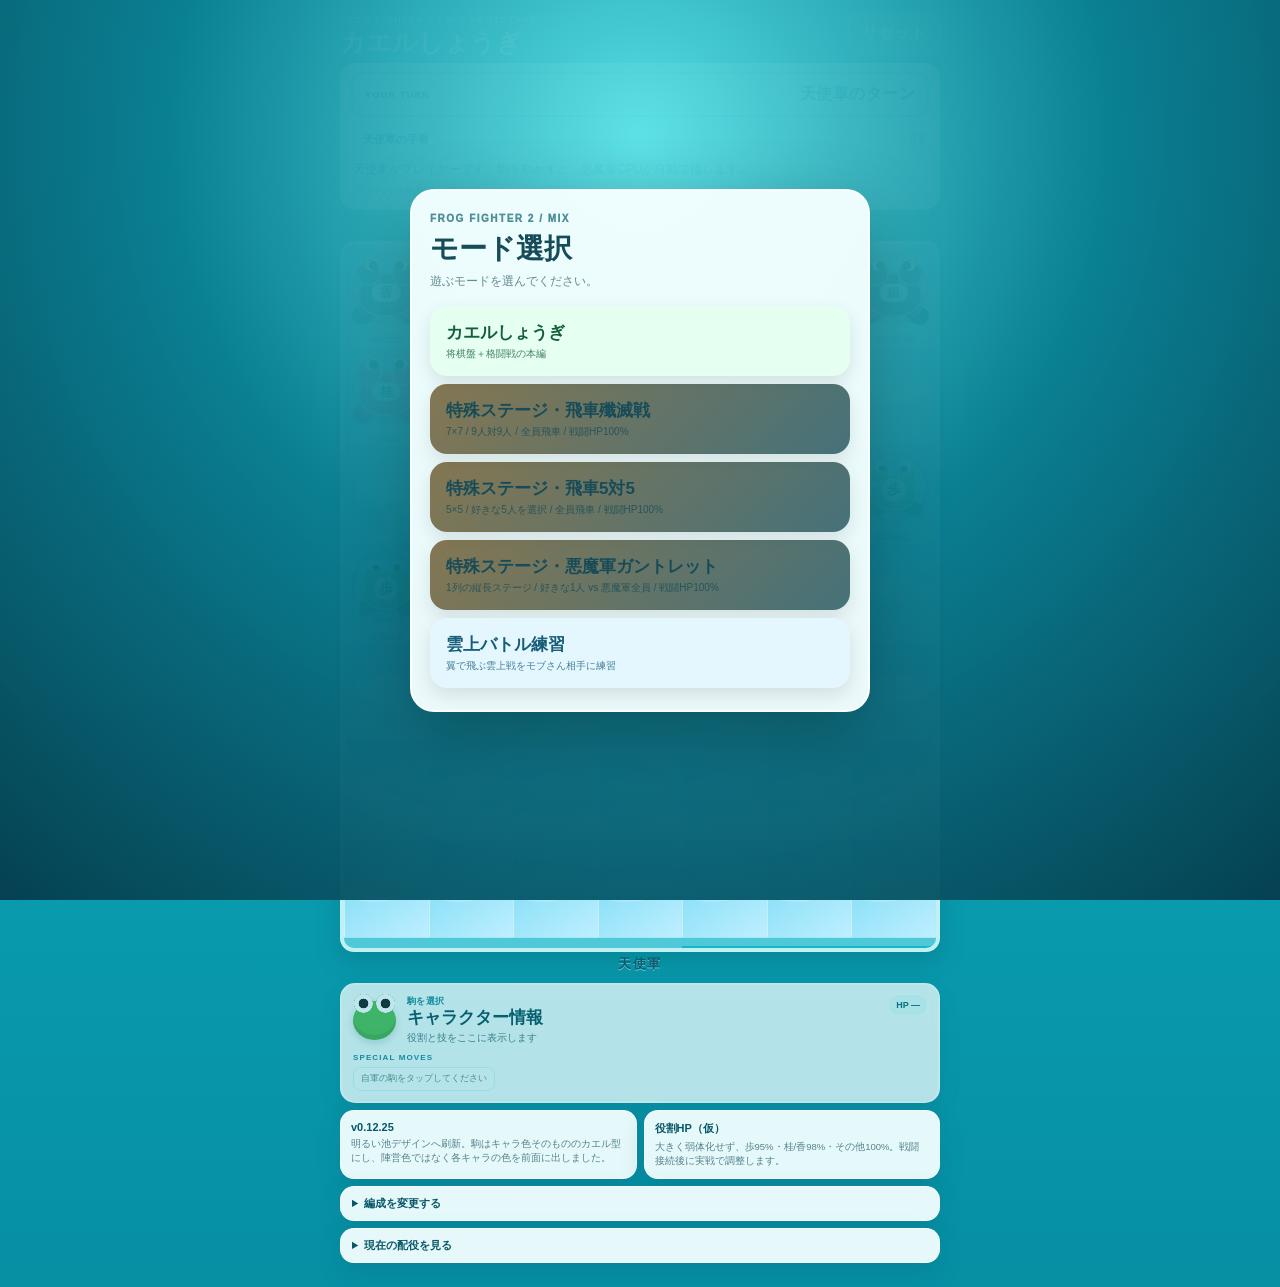
==== index.html @ f3851e0c "Add files via upload" ====
<!doctype html>
<html lang="ja">
<head>
  <meta charset="utf-8" />
  <meta name="viewport" content="width=device-width,initial-scale=1,viewport-fit=cover,user-scalable=no" />
  <meta name="theme-color" content="#0d6672" />
  <title>カエルしょうぎ 試作 v0.12.25</title>
  <link rel="stylesheet" href="style.css" />
</head>
<body>

  <div id="modeSelect" class="mode-select">
    <section class="mode-card">
      <div class="mode-kicker">FROG FIGHTER 2 / MIX</div>
      <h1>モード選択</h1>
      <p>遊ぶモードを選んでください。</p>

      <button id="modeShogi" class="mode-button shogi-mode" type="button">
        <strong>カエルしょうぎ</strong>
        <span>将棋盤＋格闘戦の本編</span>
      </button>
      <button id="modeSpecialRook" class="mode-button special-mode" type="button">
        <strong>特殊ステージ・飛車殲滅戦</strong>
        <span>7×7 / 9人対9人 / 全員飛車 / 戦闘HP100%</span>
      </button>
      <button id="modeSpecialRook5" class="mode-button special-mode" type="button">
        <strong>特殊ステージ・飛車5対5</strong>
        <span>5×5 / 好きな5人を選択 / 全員飛車 / 戦闘HP100%</span>
      </button>
      <button id="modeDemonGauntlet" class="mode-button special-mode" type="button">
        <strong>特殊ステージ・悪魔軍ガントレット</strong>
        <span>1列の縦長ステージ / 好きな1人 vs 悪魔軍全員 / 戦闘HP100%</span>
      </button>
<button id="modeSkyPractice" class="mode-button sky-mode" type="button">
        <strong>雲上バトル練習</strong>
        <span>翼で飛ぶ雲上戦をモブさん相手に練習</span>
      </button>
    </section>
  </div>

  <main class="app">
    <header class="topbar">
      <div>
        <div class="eyebrow">FROG FIGHTER 2 / MIX PROTOTYPE</div>
        <h1>カエルしょうぎ</h1>
      </div>
      <button id="resetBtn" class="ghost" type="button">リセット</button>
    </header>

    <section class="status-card" aria-live="polite">
      <div id="turnBanner" class="turn-banner angel">
        <span class="turn-banner-side">YOUR TURN</span>
        <strong>天使軍のターン</strong>
      </div>
      <div class="turn-row">
        <span id="turnBadge" class="turn-badge angel">天使軍の手番</span>
        <span id="moveCount" class="move-count">0手</span>
      </div>
      <p id="statusText">天使軍がプレイヤーです。駒を動かすと、悪魔軍CPUが自動で指します。</p>
      <div class="legend">
        <span><i class="dot water"></i>すべての駒取り＝雲上バトル</span>
      </div>
    </section>

    <section class="board-wrap">
      <div class="army-label demon-label">悪魔軍</div>
      <div id="board" class="board" role="grid" aria-label="9×9 カエルしょうぎ盤"></div>
      <div class="army-label angel-label">天使軍</div>
    </section>

    <section id="selectedPanel" class="selected-panel empty" aria-live="polite">
      <div class="selected-head">
        <div id="selectedFrog" class="profile-frog" aria-hidden="true"></div>
        <div class="selected-title">
          <span id="selectedSide" class="selected-side">駒を選択</span>
          <strong id="selectedName">キャラクター情報</strong>
          <span id="selectedRole">役割と技をここに表示します</span>
        </div>
        <div id="selectedHp" class="hp-role">HP —</div>
      </div>
      <div>
        <div class="moves-label">SPECIAL MOVES</div>
        <div id="selectedMoves" class="move-list"><span class="move-chip muted">自軍の駒をタップしてください</span></div>
      </div>
    </section>

    <section class="info-grid">
      <div class="mini-card">
        <h2>v0.12.25</h2>
        <p>明るい池デザインへ刷新。駒はキャラ色そのもののカエル型にし、陣営色ではなく各キャラの色を前面に出しました。</p>
      </div>
      <div class="mini-card">
        <h2>役割HP（仮）</h2>
        <p>大きく弱体化せず、歩95%・桂/香98%・その他100%。戦闘接続後に実戦で調整します。</p>
      </div>
    </section>

    <details id="setupPanel" class="roster setup-panel">
      <summary>編成を変更する</summary>
      <p class="setup-note">歩9枚はモブさん固定です。天使軍はカワズさん、悪魔軍は覚醒コカビエルを成り交代専用にします。歩は敵陣で自動的に各軍の成り専用キャラ（と）へ変身します。</p>
      <div class="setup-actions"><button id="recommendedBtn" class="secondary" type="button">おすすめに戻す</button><button id="applyBtn" class="primary" type="button">この編成で盤面を開始</button></div>
      <p id="editorWarning" class="warning" hidden>同じ軍のキャラが重複しています。8種類の駒に8人を1人ずつ割り当ててください。</p>
      <div class="editor-columns"><div><h3>天使軍</h3><div id="angelEditor"></div></div><div><h3>悪魔軍</h3><div id="demonEditor"></div></div></div>
    </details>
    <details class="roster">
      <summary>現在の配役を見る</summary>
      <div class="roster-columns"><div><h3>天使軍</h3><p id="angelRoster"></p></div><div><h3>悪魔軍</h3><p id="demonRoster"></p></div></div>
    </details>
  </main>

  <div id="promotionModal" class="modal" hidden>
    <div class="modal-backdrop"></div>
    <section class="battle-card promotion-card" role="dialog" aria-modal="true" aria-labelledby="promotionTitle">
      <div class="terrain-pill lotus">成り</div>
      <h2 id="promotionTitle">成りますか？</h2>
      <p id="promotionText" class="battle-hint"></p>
      <div class="promotion-actions">
        <button id="promotionKeep" class="primary" type="button">成る・今のキャラのまま</button>
        <button id="promotionKawazu" class="kawazu-choice" type="button">成る・成り専用キャラに交代</button>
        <button id="promotionStay" class="ghost" type="button">成らない</button>
      </div>
      <p class="promotion-note">※ 香車が最奥段、桂馬が最奥2段へ進む場合は「成らない」を選べません。</p>
    </section>
  </div>

  <div id="encounterModal" class="modal" hidden>
    <div class="modal-backdrop"></div>
    <section class="battle-card encounter-card" role="dialog" aria-modal="true" aria-labelledby="encounterTitle">
      <div id="encounterTerrain" class="terrain-pill">戦闘</div>
      <h2 id="encounterTitle">対戦開始</h2>
      <div class="encounter-vs">
        <div class="encounter-side attack">
          <span class="encounter-label">攻撃</span>
          <strong id="encounterAttacker">-</strong>
          <small id="encounterAttackerRole">-</small>
        </div>
        <div class="encounter-arrow">▶</div>
        <div class="encounter-side defend">
          <span class="encounter-label">守備</span>
          <strong id="encounterDefender">-</strong>
          <small id="encounterDefenderRole">-</small>
        </div>
      </div>
      <p id="encounterRule" class="battle-hint">守備側は大きなハンデを背負って戦います。</p>
      <button id="encounterStart" class="primary wide" type="button">戦闘開始</button>
    </section>
  </div>

  <div id="battleModal" class="modal" hidden>
    <div class="modal-backdrop"></div>
    <section class="battle-card" role="dialog" aria-modal="true" aria-labelledby="battleTitle">
      <div id="terrainPill" class="terrain-pill">雲上バトル</div>
      <h2 id="battleTitle">戦闘発生</h2>
      <div class="versus">
        <div class="fighter attacker">
          <span class="side-label">攻撃側</span>
          <strong id="attackerName">-</strong>
          <small id="attackerHp">HP 100%</small>
        </div>
        <div class="vs">VS</div>
        <div class="fighter defender">
          <span class="side-label">防御側</span>
          <strong id="defenderName">-</strong>
          <small id="defenderHp">HP 33%</small>
        </div>
      </div>
      <p id="battleHint" class="battle-hint"></p>
      <div class="battle-actions">
        <button id="attackerWins" class="primary" type="button">攻撃側が勝利</button>
        <button id="defenderWins" class="secondary" type="button">防御側が耐える</button>
        <button id="cancelBattle" class="ghost wide" type="button">戦闘をキャンセル</button>
      </div>
    </section>
  </div>

  <div id="gauntletSelect" class="modal-backdrop" hidden>
    <section class="modal-card">
      <h2>悪魔軍ガントレット・キャラ選択</h2>
      <p>こちら側のキャラを1人選んでください。縦1列のステージで、悪魔軍全9人を相手にします。</p>
      <div id="gauntletAngelList" class="gauntlet-list"></div>
      <div class="modal-actions">
        <button id="gauntletCancel" class="secondary" type="button">戻る</button>
      </div>
    </section>
  </div>

  <div id="rook5Select" class="modal-backdrop" hidden>
    <section class="modal-card">
      <h2>飛車5対5・メンバー選択</h2>
      <p>天使軍と悪魔軍から5人ずつ選んでください。カワズさん／覚醒コカビエルさんも選択できます。</p>
      <div class="rook5-pickers">
        <fieldset><legend>天使軍 <span id="rook5AngelCount">0/5</span></legend>
          <div id="rook5AngelList" class="rook5-list"></div>
        </fieldset>
        <fieldset><legend>悪魔軍 <span id="rook5DemonCount">0/5</span></legend>
          <div id="rook5DemonList" class="rook5-list"></div>
        </fieldset>
      </div>
      <p id="rook5Warning">両軍5人ずつ選ぶと開始できます。</p>
      <div class="modal-actions">
        <button id="rook5Start" type="button" disabled>5対5を開始</button>
        <button id="rook5Cancel" class="secondary" type="button">戻る</button>
      </div>
    </section>
  </div>

  <div id="resultToast" class="result-toast" hidden aria-live="polite">
    <strong id="resultTitle">戦闘結果</strong>
    <span id="resultText"></span>
  </div>


  <script>
  (() => {
    const overlay = document.getElementById('modeSelect');
    document.getElementById('modeShogi').addEventListener('click', () => {
      overlay.classList.add('hidden');
      sessionStorage.setItem('pondModeSelected','shogi');
      sessionStorage.setItem('pondBoardRule','normal');
    });
        document.getElementById('modeSpecialRook').addEventListener('click', () => {
      sessionStorage.removeItem('pondShogiSnapshot');
      sessionStorage.removeItem('mixBattleResult');
      sessionStorage.setItem('pondModeSelected','shogi');
      sessionStorage.setItem('pondBoardRule','rookElimination');
      location.reload();
    });
    const gauntletModal=document.getElementById('gauntletSelect');
    const gauntletAngels=['セラフィエル','ジィハル','ラファエル','ウリエル','ミカエル','ガブリエル','レミエル','モブさん','カワズさん'];
    const gauntletList=document.getElementById('gauntletAngelList');
    gauntletAngels.forEach(name=>{
      const b=document.createElement('button');b.type='button';b.className='gauntlet-choice';b.textContent=name;
      b.addEventListener('click',()=>{
        sessionStorage.removeItem('pondShogiSnapshot');sessionStorage.removeItem('mixBattleResult');
        sessionStorage.setItem('pondGauntletPlayer',name);
        sessionStorage.setItem('pondModeSelected','shogi');
        sessionStorage.setItem('pondBoardRule','demonGauntlet');
        location.reload();
      });
      gauntletList.appendChild(b);
    });
    document.getElementById('modeDemonGauntlet').addEventListener('click',()=>{gauntletModal.hidden=false;});
    document.getElementById('gauntletCancel').addEventListener('click',()=>{gauntletModal.hidden=true;});

    const rook5Modal=document.getElementById('rook5Select');
    const rook5Teams={
      angel:['セラフィエル','ジィハル','ラファエル','ウリエル','ミカエル','ガブリエル','レミエル','モブさん','カワズさん'],
      demon:['サタナエル','フラウロス','ベルゼブブ','サマエル','ルシファー','リリス','サリエル','コカビエル','覚醒コカビエル']
    };
    const rook5Chosen={angel:new Set(),demon:new Set()};
    function buildRook5(side){
      const host=document.getElementById(side==='angel'?'rook5AngelList':'rook5DemonList');
      host.innerHTML='';
      rook5Teams[side].forEach(name=>{
        const label=document.createElement('label');label.className='rook5-choice';
        const cb=document.createElement('input');cb.type='checkbox';cb.value=name;
        cb.addEventListener('change',()=>{
          const set=rook5Chosen[side];
          if(cb.checked){
            if(set.size>=5){cb.checked=false;return;}
            set.add(name);
          }else set.delete(name);
          updateRook5();
        });
        label.append(cb,document.createTextNode(name));host.appendChild(label);
      });
    }
    function updateRook5(){
      document.getElementById('rook5AngelCount').textContent=`${rook5Chosen.angel.size}/5`;
      document.getElementById('rook5DemonCount').textContent=`${rook5Chosen.demon.size}/5`;
      document.getElementById('rook5Start').disabled=!(rook5Chosen.angel.size===5&&rook5Chosen.demon.size===5);
    }
    buildRook5('angel');buildRook5('demon');updateRook5();
    document.getElementById('modeSpecialRook5').addEventListener('click',()=>{rook5Modal.hidden=false;});
    document.getElementById('rook5Cancel').addEventListener('click',()=>{rook5Modal.hidden=true;});
    document.getElementById('rook5Start').addEventListener('click',()=>{
      if(rook5Chosen.angel.size!==5||rook5Chosen.demon.size!==5)return;
      sessionStorage.removeItem('pondShogiSnapshot');sessionStorage.removeItem('mixBattleResult');
      sessionStorage.setItem('pondRook5Teams',JSON.stringify({angel:[...rook5Chosen.angel],demon:[...rook5Chosen.demon]}));
      sessionStorage.setItem('pondModeSelected','shogi');
      sessionStorage.setItem('pondBoardRule','rookElimination5');
      location.reload();
    });
    document.getElementById('modeSkyPractice').addEventListener('click', () => {
      location.href = './training.html';
    });

    // 戦闘から将棋盤へ戻ってきた時は毎回モード選択を出さない
    const snap = sessionStorage.getItem('pondShogiSnapshot');
    const result = sessionStorage.getItem('mixBattleResult');
    if (snap || result || sessionStorage.getItem('pondModeSelected') === 'shogi') {
      overlay.classList.add('hidden');
    }
  })();
  </script>

  <script src="game.js?v=0.12.24"></script>
</body>
</html>
---- style.css ----
:root{
  --bg:#071e26;
  --panel:rgba(7,36,45,.9);
  --line:rgba(255,255,255,.12);
  --text:#f4fbfb;
  --muted:#a9c8cb;
  --angel:#dff8ff;
  --angel-ink:#174b64;
  --demon:#ffe2e2;
  --demon-ink:#6f2028;
  --lotus:#4d8f72;
  --lotus2:#69ad87;
  --water:#1d7188;
  --water2:#155d74;
  --select:#ffe989;
  --legal:#91f0bd;
  --capture:#ff9292;
}
*{box-sizing:border-box;-webkit-tap-highlight-color:transparent}
html,body{margin:0;min-height:100%;background:radial-gradient(circle at 50% 0,#125266 0,#071e26 55%,#041217 100%);color:var(--text);font-family:-apple-system,BlinkMacSystemFont,"Hiragino Sans","Yu Gothic",Meiryo,sans-serif}
body{min-height:100svh}
button{font:inherit;color:inherit}
.app{width:min(100%,620px);margin:0 auto;padding:calc(12px + env(safe-area-inset-top)) 10px calc(24px + env(safe-area-inset-bottom))}
.topbar{display:flex;align-items:flex-end;justify-content:space-between;gap:12px;margin-bottom:8px}.eyebrow{font-size:9px;letter-spacing:.15em;color:#80b8c1}.topbar h1{font-size:25px;line-height:1;margin:5px 0 0}.ghost,.secondary,.primary{border:0;border-radius:12px;padding:10px 13px;font-weight:800}.ghost{background:rgba(255,255,255,.09);border:1px solid var(--line)}
.status-card,.mini-card,.roster,.selected-panel{background:var(--panel);border:1px solid var(--line);box-shadow:0 14px 40px rgba(0,0,0,.2);backdrop-filter:blur(8px)}
.status-card{border-radius:16px;padding:10px 12px;margin-bottom:7px}.turn-row{display:flex;align-items:center;justify-content:space-between}.turn-badge{display:inline-flex;border-radius:999px;padding:6px 10px;font-size:11px;font-weight:900}.turn-badge.angel{background:var(--angel);color:var(--angel-ink)}.turn-badge.demon{background:var(--demon);color:var(--demon-ink)}.move-count{font-size:11px;color:var(--muted)}.status-card p{font-size:12px;margin:8px 0 7px;color:#dceff1}.legend{display:flex;gap:12px;flex-wrap:wrap;font-size:10px;color:var(--muted)}.dot{display:inline-block;width:8px;height:8px;border-radius:50%;margin-right:5px}.dot.lotus{background:var(--lotus2)}.dot.water{background:#ffffff;box-shadow:0 0 0 1px #75cce8}
.board-wrap{position:relative;margin:0 auto 7px}.army-label{text-align:center;font-weight:900;font-size:11px;letter-spacing:.14em;padding:3px 0}.demon-label{color:#ffc0c5}.angel-label{color:#c6f4ff}

/* 少し縦長：マス自体も縦長になる */
.board{width:100%;aspect-ratio:9/10.65;display:grid;grid-template-columns:repeat(9,1fr);grid-template-rows:repeat(9,1fr);border:3px solid rgba(202,244,232,.35);border-radius:14px;overflow:hidden;box-shadow:0 18px 50px rgba(0,0,0,.36);background:#15576b}
.cell{position:relative;border:1px solid rgba(227,255,249,.13);display:flex;align-items:center;justify-content:center;min-width:0;overflow:hidden;cursor:pointer;touch-action:manipulation;padding:0}.cell.water{background:linear-gradient(145deg,var(--water),var(--water2))}.cell.water::after{content:"";position:absolute;width:120%;height:12%;top:18%;left:-10%;border-top:1px solid rgba(255,255,255,.13);border-radius:50%;transform:rotate(-7deg)}.cell.lotus{background:linear-gradient(145deg,#2b6973,#245966)}.cell.lotus::before{content:"";position:absolute;width:75%;height:66%;border-radius:50% 50% 48% 52%;background:radial-gradient(circle at 35% 30%,#86c59c 0 9%,var(--lotus2) 10% 54%,var(--lotus) 55% 100%);box-shadow:inset -4px -6px 8px rgba(0,0,0,.18),0 3px 7px rgba(0,0,0,.2);transform:rotate(var(--leaf-rot,0deg))}.cell.lotus::after{content:"";position:absolute;width:29%;height:11%;background:#245966;clip-path:polygon(0 0,100% 50%,0 100%);transform:rotate(var(--leaf-rot,0deg)) translateX(95%);transform-origin:left center}
.cell.selected{box-shadow:inset 0 0 0 4px var(--select);z-index:2}.cell.legal{box-shadow:inset 0 0 0 3px rgba(145,240,189,.9);z-index:1}.cell.capture{box-shadow:inset 0 0 0 3px rgba(255,146,146,.95);z-index:1}.cell.legal > .move-dot,.cell.capture > .move-dot{display:block}.move-dot{display:none;position:absolute;width:11px;height:11px;border-radius:50%;background:var(--legal);box-shadow:0 0 0 4px rgba(8,35,40,.36);z-index:8}.cell.capture .move-dot{width:88%;height:88%;background:transparent;border:3px solid var(--capture);box-shadow:none}

/* Frog token */
.piece{position:relative;z-index:4;width:96%;height:96%;display:flex;align-items:center;justify-content:center;user-select:none;filter:drop-shadow(0 2px 2px rgba(0,0,0,.42));pointer-events:none}
.frog-token{position:relative;width:80%;height:70%;margin-top:-10%;transform:scale(var(--frog-scale,1))}
.frog-body{position:absolute;left:17%;top:22%;width:66%;height:56%;border-radius:48% 48% 44% 44%;background:var(--frog-body);border:1px solid rgba(255,255,255,.22);box-shadow:inset 0 -5px 0 rgba(0,0,0,.10),0 2px 3px rgba(0,0,0,.25)}
.frog-body::before,.frog-body::after{content:"";position:absolute;top:-23%;width:36%;height:47%;border-radius:50%;background:var(--frog-body);border:1px solid rgba(255,255,255,.18)}
.frog-body::before{left:-5%}.frog-body::after{right:-5%}
.frog-eyes{position:absolute;z-index:2;left:25%;top:8%;width:50%;height:25%}
.frog-eyes::before,.frog-eyes::after{content:"";position:absolute;width:26%;aspect-ratio:1;border-radius:50%;background:#f7fbff;box-shadow:inset 0 0 0 2px rgba(0,0,0,.18)}
.frog-eyes::before{left:1%}.frog-eyes::after{right:1%}
.frog-pupils{position:absolute;z-index:3;left:31%;top:13%;width:38%;height:16%}
.frog-pupils::before,.frog-pupils::after{content:"";position:absolute;width:24%;aspect-ratio:1;border-radius:50%;background:var(--frog-eye,#132127)}
.frog-pupils::before{left:0}.frog-pupils::after{right:0}
.frog-leg{position:absolute;top:63%;width:30%;height:26%;border-radius:50% 50% 65% 65%;background:var(--frog-limb)}
.frog-leg.left{left:4%;transform:rotate(-20deg)}.frog-leg.right{right:4%;transform:rotate(20deg)}
.role-badge{position:absolute;z-index:6;left:50%;top:38%;transform:translate(-50%,-50%);min-width:43%;padding:1px 2px;border-radius:5px;background:rgba(5,21,25,.77);color:#fff;font-size:clamp(9px,2.9vw,15px);font-weight:1000;line-height:1.05;text-align:center;border:1px solid rgba(255,255,255,.25);text-shadow:0 1px 1px #000}
.piece-name{position:absolute;z-index:7;left:2%;right:2%;bottom:0;text-align:center;font-size:clamp(5px,1.55vw,8px);line-height:1.05;font-weight:900;color:#fff;text-shadow:0 1px 2px #000,0 0 3px #000;white-space:nowrap;overflow:hidden;text-overflow:ellipsis}
.piece.demon .frog-token{transform:rotate(180deg) scale(var(--frog-scale,1))}
.piece.demon .role-badge,.piece.demon .piece-name{transform:none}
.piece.demon .role-badge{transform:translate(-50%,-50%)}

/* Selected character panel */
.selected-panel{border-radius:15px;padding:10px 11px;margin:7px 0}
.selected-panel.empty{opacity:.78}
.selected-head{display:grid;grid-template-columns:45px 1fr auto;gap:9px;align-items:center;margin-bottom:8px}
.profile-frog{width:43px;height:39px;position:relative;border-radius:50%;background:var(--profile-body,#4fbd55);box-shadow:inset 0 -5px 0 rgba(0,0,0,.12),0 3px 9px rgba(0,0,0,.28)}
.profile-frog::before,.profile-frog::after{content:"";position:absolute;top:-7px;width:19px;height:19px;border-radius:50%;background:inherit;border:3px solid rgba(255,255,255,.82);box-shadow:inset 0 0 0 5px #18242a}
.profile-frog::before{left:1px}.profile-frog::after{right:1px}
.selected-title{min-width:0;display:flex;flex-direction:column}.selected-side{font-size:9px;font-weight:900;color:var(--muted);letter-spacing:.05em}.selected-title strong{font-size:17px;line-height:1.2;white-space:nowrap;overflow:hidden;text-overflow:ellipsis}.selected-title>span:last-child{font-size:10px;color:#c8dfe1;margin-top:2px}
.hp-role{align-self:start;border-radius:999px;padding:5px 7px;background:rgba(255,255,255,.09);font-size:9px;font-weight:900;white-space:nowrap}
.moves-label{font-size:8px;letter-spacing:.14em;color:#7fb4be;margin-bottom:5px;font-weight:900}
.move-list{display:flex;flex-wrap:wrap;gap:5px;max-height:94px;overflow:auto;overscroll-behavior:contain}
.move-chip{display:inline-flex;padding:5px 7px;border-radius:8px;background:rgba(140,220,233,.10);border:1px solid rgba(154,229,240,.14);font-size:9px;line-height:1.3;color:#e7f8fa}
.move-chip.muted{color:var(--muted)}

.info-grid{display:grid;grid-template-columns:1fr 1fr;gap:7px}.mini-card{border-radius:14px;padding:10px}.mini-card h2{font-size:11px;margin:0 0 4px}.mini-card p{font-size:9.5px;line-height:1.5;margin:0;color:var(--muted)}.roster{margin-top:7px;border-radius:14px;padding:9px 11px}.roster summary{font-size:11px;font-weight:900;cursor:pointer}.roster-columns{display:grid;grid-template-columns:1fr;gap:4px;margin-top:8px}.roster h3{font-size:10px;margin:5px 0 2px}.roster p{font-size:9.5px;line-height:1.6;color:var(--muted);margin:0}
.modal[hidden]{display:none}.modal{position:fixed;inset:0;z-index:50;display:flex;align-items:center;justify-content:center;padding:16px}.modal-backdrop{position:absolute;inset:0;background:rgba(0,10,14,.82);backdrop-filter:blur(6px)}.battle-card{position:relative;width:min(100%,430px);border-radius:22px;padding:20px;background:linear-gradient(180deg,#123d4a,#082832);border:1px solid rgba(255,255,255,.17);box-shadow:0 28px 80px rgba(0,0,0,.55)}.terrain-pill{display:inline-flex;padding:6px 10px;border-radius:999px;background:#46a2b5;font-size:11px;font-weight:900}.terrain-pill.lotus{background:#65a47e}.battle-card h2{margin:10px 0 16px;font-size:24px}.versus{display:grid;grid-template-columns:1fr auto 1fr;gap:10px;align-items:center}.fighter{border-radius:15px;padding:13px 10px;text-align:center;min-height:105px;display:flex;flex-direction:column;justify-content:center}.fighter.attacker{background:rgba(152,238,196,.11);border:1px solid rgba(152,238,196,.25)}.fighter.defender{background:rgba(255,153,153,.1);border:1px solid rgba(255,153,153,.24)}.side-label{font-size:10px;color:var(--muted)}.fighter strong{font-size:16px;margin:5px 0}.fighter small{font-size:10px;color:#c8dfe1}.vs{font-weight:1000;color:#ffd976}.battle-hint{font-size:11px;line-height:1.6;color:var(--muted);margin:14px 0}.battle-actions{display:grid;grid-template-columns:1fr 1fr;gap:8px}.primary{background:#dff8ff;color:#124357}.secondary{background:#ffd9dc;color:#742a34}.wide{grid-column:1/-1}
.setup-note{font-size:10px;line-height:1.55;color:var(--muted);margin:8px 0}.setup-actions{display:grid;grid-template-columns:1fr 1fr;gap:8px;margin:9px 0}.editor-columns{display:grid;grid-template-columns:1fr;gap:10px}.assign-row{display:grid;grid-template-columns:92px 1fr;align-items:center;gap:7px;padding:5px 0;border-bottom:1px solid rgba(255,255,255,.07)}.assign-row>span{display:flex;align-items:center;gap:6px}.assign-row b{font-size:16px;min-width:18px}.assign-row small{font-size:9px;color:var(--muted)}.assign-row select{width:100%;min-width:0;border:1px solid rgba(255,255,255,.14);border-radius:9px;background:#0d3945;color:var(--text);padding:8px 6px;font-size:11px}.warning{padding:8px 9px;border-radius:9px;background:rgba(255,120,120,.14);color:#ffd1d1;font-size:10.5px}.setup-panel .primary,.setup-panel .secondary{padding:9px 8px;font-size:11px}
@media(min-width:520px){.editor-columns{grid-template-columns:1fr 1fr}.roster-columns{grid-template-columns:1fr 1fr}.piece-name{font-size:8px}}

/* v0.4 bright visual overhaul */
:root{--bg:#0ba9b9;--panel:rgba(255,255,255,.90);--line:rgba(0,92,108,.16);--text:#073f4b;--muted:#4f7f87;--lotus:#43c86f;--lotus2:#77e38d;--water:#19bed0;--water2:#0ca6bc}
html,body{background:linear-gradient(180deg,#10b6c5 0%,#0aa2b4 48%,#078fa4 100%);color:var(--text)}
.topbar .eyebrow{color:#d8ffff}.topbar h1{color:#fff;text-shadow:0 2px 0 rgba(0,93,107,.18)}
.ghost{background:rgba(255,255,255,.22);border-color:rgba(255,255,255,.45);color:#fff}.status-card,.mini-card,.roster,.selected-panel{background:rgba(245,255,255,.94);border-color:rgba(255,255,255,.75);box-shadow:0 9px 24px rgba(0,85,101,.18)}
.status-card p{color:#245f69}.move-count,.legend,.mini-card p,.roster p,.setup-note{color:#55818a}.army-label{font-size:13px;text-shadow:0 1px 0 rgba(255,255,255,.5)}.demon-label{color:#8e264b}.angel-label{color:#075e75}
.board{border:4px solid rgba(235,255,252,.8);box-shadow:0 10px 24px rgba(0,84,98,.26);background:#14b7c9}
.cell{border-color:rgba(255,255,255,.25)}.cell.water{background:linear-gradient(155deg,#25c8d8,#11acc3)}.cell.water::after{border-color:rgba(255,255,255,.24)}.cell.lotus{background:linear-gradient(155deg,#25c8d8,#11acc3)}.cell.lotus::before{background:radial-gradient(circle at 32% 27%,#a6f3a9 0 10%,#6ee887 11% 53%,#39c96a 54% 100%);box-shadow:inset -3px -5px 7px rgba(0,112,54,.17),0 3px 5px rgba(0,94,103,.16)}.cell.lotus::after{background:#16aec3}
/* Make the character itself the token: no white/pink shogi tile */
.piece{width:100%;height:100%;filter:drop-shadow(0 2px 2px rgba(0,70,80,.28))}.frog-token{width:91%;height:82%;margin-top:-5%}.frog-body{left:12%;top:24%;width:76%;height:57%;border:2px solid rgba(255,255,255,.48);box-shadow:inset 0 -5px 0 rgba(0,0,0,.08),0 2px 4px rgba(0,75,84,.2)}.frog-body::before,.frog-body::after{width:39%;height:49%;top:-28%;border:2px solid rgba(255,255,255,.45)}.frog-eyes{left:20%;top:5%;width:60%;height:29%}.frog-eyes::before,.frog-eyes::after{width:31%;background:#fff;box-shadow:inset 0 0 0 1px rgba(0,0,0,.1)}.frog-pupils{left:27%;top:11%;width:46%;height:18%}.frog-pupils::before,.frog-pupils::after{width:25%;background:#113b42}.frog-leg{top:67%;height:22%}
.role-badge{top:48%;min-width:36%;padding:2px 3px;border-radius:999px;background:rgba(255,255,255,.88);color:#064d59;border:1px solid rgba(0,70,80,.18);text-shadow:none;font-size:clamp(8px,2.6vw,13px);box-shadow:0 1px 2px rgba(0,60,70,.12)}
.piece-name{bottom:0;font-size:clamp(5px,1.45vw,7.5px);color:#fff;text-shadow:0 1px 2px #064c57,0 0 3px #064c57}
/* Do not flip the frog upside down; army is shown by a small halo */
.piece.demon .frog-token{transform:scale(var(--frog-scale,1))}.piece.demon::before,.piece.angel::before{content:"";position:absolute;z-index:3;width:84%;height:72%;top:8%;left:8%;border-radius:50%;pointer-events:none}.piece.demon::before{box-shadow:inset 0 0 0 2px rgba(255,86,129,.72)}.piece.angel::before{box-shadow:inset 0 0 0 2px rgba(232,255,255,.72)}
.selected-panel{border:2px solid rgba(255,255,255,.82)}.selected-title strong{color:#064f5d}.selected-title>span:last-child{color:#477984}.selected-side,.moves-label{color:#17899a}.hp-role{background:#d8f7f8;color:#0b6673}.move-chip{background:#e7fbfc;border-color:#c4f0f2;color:#165b66}.move-chip.muted{color:#5b8991}.profile-frog{box-shadow:inset 0 -5px 0 rgba(0,0,0,.09),0 3px 8px rgba(0,95,105,.2)}
.roster summary,.mini-card h2{color:#075767}.assign-row select{background:#e9fbfc;color:#07505d;border-color:#bce8eb}.warning{background:#ffe8e8;color:#8b3131}.primary{background:#0d9fb4;color:#fff}.secondary{background:#ffd7e3;color:#7d2a4a}.setup-panel .ghost{color:#07505d}

/* v0.5: 選択カードの瞳色。カワズさんは赤。 */
.profile-frog::before,.profile-frog::after{
  background:radial-gradient(circle at center,var(--profile-eye,#132127) 0 35%,#f7fbff 38% 68%,var(--profile-body,#4fbd55) 71% 100%);
  border:0;
  box-shadow:none;
}

/* v0.6.2: 大きな蓮の葉を複数マスにまたがって表示 */
.board{position:relative;isolation:isolate}
.cell{z-index:2}
.cell .piece{z-index:8}
.lotus-mass{
  position:absolute;
  z-index:4;
  pointer-events:none;
  border-radius:52% 48% 50% 46%;
  background:
    radial-gradient(circle at 31% 27%,rgba(171,255,182,.95) 0 7%,transparent 8%),
    radial-gradient(ellipse at 40% 35%,#75ed86 0 20%,#35d86c 45%,#13b95b 72%,#0da14e 100%);
  box-shadow:
    inset -12px -16px 24px rgba(0,93,57,.22),
    inset 8px 8px 15px rgba(213,255,220,.24),
    0 7px 15px rgba(0,88,76,.20);
  opacity:.76;
  transform:rotate(var(--mass-rot));
  filter:saturate(1.18);
}
.lotus-mass::after{
  content:"";
  position:absolute;
  right:-2%;
  top:39%;
  width:31%;
  height:23%;
  background:#10bdbf;
  clip-path:polygon(100% 0,0 50%,100% 100%);
  border-radius:30%;
}
.cell.lotus::before{
  width:88%;
  height:77%;
  opacity:.38;
  filter:saturate(1.25) brightness(1.08);
}
.cell.lotus{background:linear-gradient(145deg,#12c4ce,#0fb3c2)}
/* 駒・移動候補は大葉より手前 */
.cell.selected,.cell.legal,.cell.capture{z-index:7}
.move-dot{z-index:10}

.lotus-mass{display:none!important}.fixed-assignment{width:100%;border:1px solid rgba(255,255,255,.14);border-radius:9px;background:rgba(255,255,255,.08);padding:8px 6px;font-size:11px;font-weight:800}.promoted-row{background:rgba(137,255,186,.07);border-radius:9px}

/* v0.7.1 モブ歩兵：少し小さく、お腹に「歩」 */
.piece.pawn .role-badge{
  top:47%;
  width:31%;
  min-width:0;
  height:auto;
  aspect-ratio:1;
  display:flex;
  align-items:center;
  justify-content:center;
  padding:0;
  border-radius:50%;
  background:#eef7d8;
  color:#31592a;
  border:1px solid rgba(49,89,42,.35);
  font-size:clamp(9px,2.8vw,14px);
  text-shadow:none;
  box-shadow:inset 0 -2px 0 rgba(49,89,42,.08);
}
.piece.pawn .frog-body{
  box-shadow:inset 0 -4px 0 rgba(0,0,0,.09),0 2px 3px rgba(0,0,0,.22);
}

/* v0.7.5 成り3択 */
.promotion-actions{display:grid;gap:9px}
.promotion-actions button{width:100%;padding:12px 10px;border-radius:12px;font-weight:900}
.kawazu-choice{background:#bdf5c8;color:#175b31}
.promotion-note{font-size:10px;line-height:1.5;color:var(--muted);margin:10px 0 0}
.promotion-reserve{margin-top:8px;padding:9px;border-radius:10px;background:#e9f8e9;color:#29623a;font-size:10px;font-weight:800;line-height:1.5}

/* v0.7.6: ターンを一目で分かるように */
.turn-banner{
  display:flex;
  align-items:center;
  justify-content:space-between;
  gap:10px;
  margin:-2px -2px 9px;
  padding:10px 12px;
  border-radius:13px;
  border:2px solid transparent;
  box-shadow:0 5px 16px rgba(0,0,0,.08);
}
.turn-banner strong{font-size:16px;letter-spacing:.03em}
.turn-banner-side{font-size:9px;font-weight:1000;letter-spacing:.14em}
.turn-banner.angel{background:#d9fbff;color:#145c70;border-color:#63ddea}
.turn-banner.demon{background:#ffe1e8;color:#852841;border-color:#ff8eac}
.turn-banner.demon.thinking{animation:turnPulse 1s ease-in-out infinite}
.turn-banner.victory{background:#fff0a9;color:#6a4f00;border-color:#ffd54c}
@keyframes turnPulse{50%{transform:scale(.99);filter:brightness(1.05)}}

/* 戦闘前プレビュー */
.encounter-card h2{margin-bottom:14px}
.encounter-vs{display:grid;grid-template-columns:1fr auto 1fr;gap:9px;align-items:stretch}
.encounter-side{
  border-radius:14px;padding:13px 9px;text-align:center;
  display:flex;flex-direction:column;justify-content:center;min-height:98px
}
.encounter-side.attack{background:#e3fff0;color:#155d38;border:2px solid #75e4aa}
.encounter-side.defend{background:#fff0f3;color:#7a2940;border:2px solid #ff9db4}
.encounter-label{font-size:10px;font-weight:1000;letter-spacing:.12em}
.encounter-side strong{font-size:16px;margin:6px 0 3px}
.encounter-side small{font-size:10px;opacity:.78}
.encounter-arrow{display:flex;align-items:center;font-size:22px;font-weight:1000;color:#f6b72b}

/* 戦闘後の盤面フィードバック */
.piece.winner-pop{animation:winnerPop .65s ease-out}
.piece.retreat-shake{animation:retreatShake .65s ease-out}
.piece.defender-glow{animation:defenderGlow .7s ease-out}
@keyframes winnerPop{
  0%{transform:scale(.72);filter:brightness(1.8)}
  45%{transform:scale(1.18) rotate(-4deg)}
  100%{transform:scale(1)}
}
@keyframes retreatShake{
  0%{transform:translateX(0)}
  20%{transform:translateX(-10px) rotate(-8deg)}
  45%{transform:translateX(8px) rotate(6deg)}
  70%{transform:translateX(-4px)}
  100%{transform:translateX(0)}
}
@keyframes defenderGlow{
  0%{filter:drop-shadow(0 0 0 rgba(255,255,255,0))}
  45%{filter:drop-shadow(0 0 10px #fff) drop-shadow(0 0 16px #8effb7)}
  100%{filter:drop-shadow(0 2px 2px rgba(0,0,0,.42))}
}

/* 戦闘結果トースト */
.result-toast{
  position:fixed;z-index:70;left:50%;top:calc(16px + env(safe-area-inset-top));
  transform:translateX(-50%);
  width:min(92vw,520px);
  padding:12px 14px;border-radius:16px;
  box-shadow:0 14px 34px rgba(0,0,0,.24);
  display:flex;flex-direction:column;gap:3px;text-align:center;
  border:2px solid rgba(255,255,255,.72)
}
.result-toast[hidden]{display:none}
.result-toast strong{font-size:15px}
.result-toast span{font-size:11px;line-height:1.45}
.result-toast.attack-win{background:#dfffe9;color:#145834}
.result-toast.defense-win{background:#e5f0ff;color:#214f7d}

/* v0.7.7 悪魔軍の成り専用キャラ */
.promotion-reserve{border:1px solid rgba(115,83,18,.12)}

/* v0.7.9 モード選択 */
.mode-select{
  position:fixed;
  inset:0;
  z-index:120;
  display:flex;
  align-items:center;
  justify-content:center;
  padding:18px;
  background:
    radial-gradient(circle at 50% 15%,rgba(88,224,229,.96),rgba(11,126,145,.96) 47%,rgba(5,63,79,.98) 100%);
}
.mode-select.hidden{display:none}
.mode-card{
  width:min(94vw,460px);
  padding:22px 18px;
  border-radius:24px;
  background:rgba(245,255,255,.96);
  color:#164b58;
  box-shadow:0 24px 70px rgba(0,0,0,.28);
  border:2px solid rgba(255,255,255,.8);
}
.mode-kicker{font-size:10px;font-weight:1000;letter-spacing:.15em;color:#4f8e99}
.mode-card h1{margin:6px 0 5px;font-size:28px}
.mode-card>p{margin:0 0 16px;font-size:12px;color:#668a91}
.mode-button{
  width:100%;
  text-align:left;
  border:0;
  border-radius:17px;
  padding:15px 16px;
  margin:8px 0 0;
  display:flex;
  flex-direction:column;
  gap:3px;
  box-shadow:0 7px 18px rgba(0,0,0,.10);
}
.mode-button strong{font-size:17px}
.mode-button span{font-size:10px;opacity:.78}
.shogi-mode{background:#e5fff0;color:#155e3a}
.jump-mode{background:#f2ffd9;color:#527019}
.water-mode{background:#dff8ff;color:#175d78}

/* v0.9.0 非蓮マスは水ではなく空 */
.cell.water{
  background:linear-gradient(145deg,#73d8f4,#bdefff)!important;
}
.cell.water::after{
  content:"";
  position:absolute;
  width:76%;
  height:24%;
  top:34%;
  left:12%;
  border:0!important;
  border-radius:50%;
  background:rgba(255,255,255,.32);
  box-shadow:15px 3px 0 rgba(255,255,255,.22),-13px 5px 0 rgba(255,255,255,.18);
  transform:none!important;
}

/* v0.9.1 盤面から蓮の葉を完全撤去 */
.cell.lotus{background:linear-gradient(145deg,#73d8f4,#bdefff)!important}
.cell.lotus::before,.cell.lotus::after{display:none!important}
.dot.lotus{display:none!important}
.sky-mode{background:#e4f7ff;color:#175d78}

.board.special-7{grid-template-columns:repeat(7,1fr)!important;grid-template-rows:repeat(7,1fr)!important;aspect-ratio:7/8.3;max-width:620px;margin-inline:auto}.special-mode{border-color:rgba(255,217,118,.55)!important;background:linear-gradient(135deg,rgba(93,68,17,.72),rgba(28,79,89,.8))!important}

.rook5-pickers{display:grid;grid-template-columns:1fr 1fr;gap:12px;margin:12px 0}
.rook5-pickers fieldset{border:1px solid rgba(255,255,255,.28);border-radius:14px;padding:10px;min-width:0}
.rook5-pickers legend{font-weight:800;padding:0 6px}
.rook5-list{display:grid;gap:5px}
.rook5-choice{display:flex;align-items:center;gap:7px;padding:6px 8px;border-radius:9px;background:rgba(255,255,255,.09);font-size:.92rem}
.rook5-choice input{width:18px;height:18px}
@media(max-width:560px){.rook5-pickers{grid-template-columns:1fr 1fr;gap:7px}.rook5-choice{font-size:.78rem;padding:5px 4px}}

.gauntlet-list{display:grid;grid-template-columns:repeat(2,minmax(0,1fr));gap:7px;margin:12px 0}.gauntlet-choice{padding:10px 6px;border-radius:10px;background:rgba(255,255,255,.1);color:inherit;border:1px solid rgba(255,255,255,.2);font-weight:800}.board.gauntlet-board{grid-template-columns:1fr!important;aspect-ratio:1/5.8;max-width:150px;margin-inline:auto}.board.gauntlet-board .cell{min-height:72px}.board.gauntlet-board .piece-name{font-size:7px}
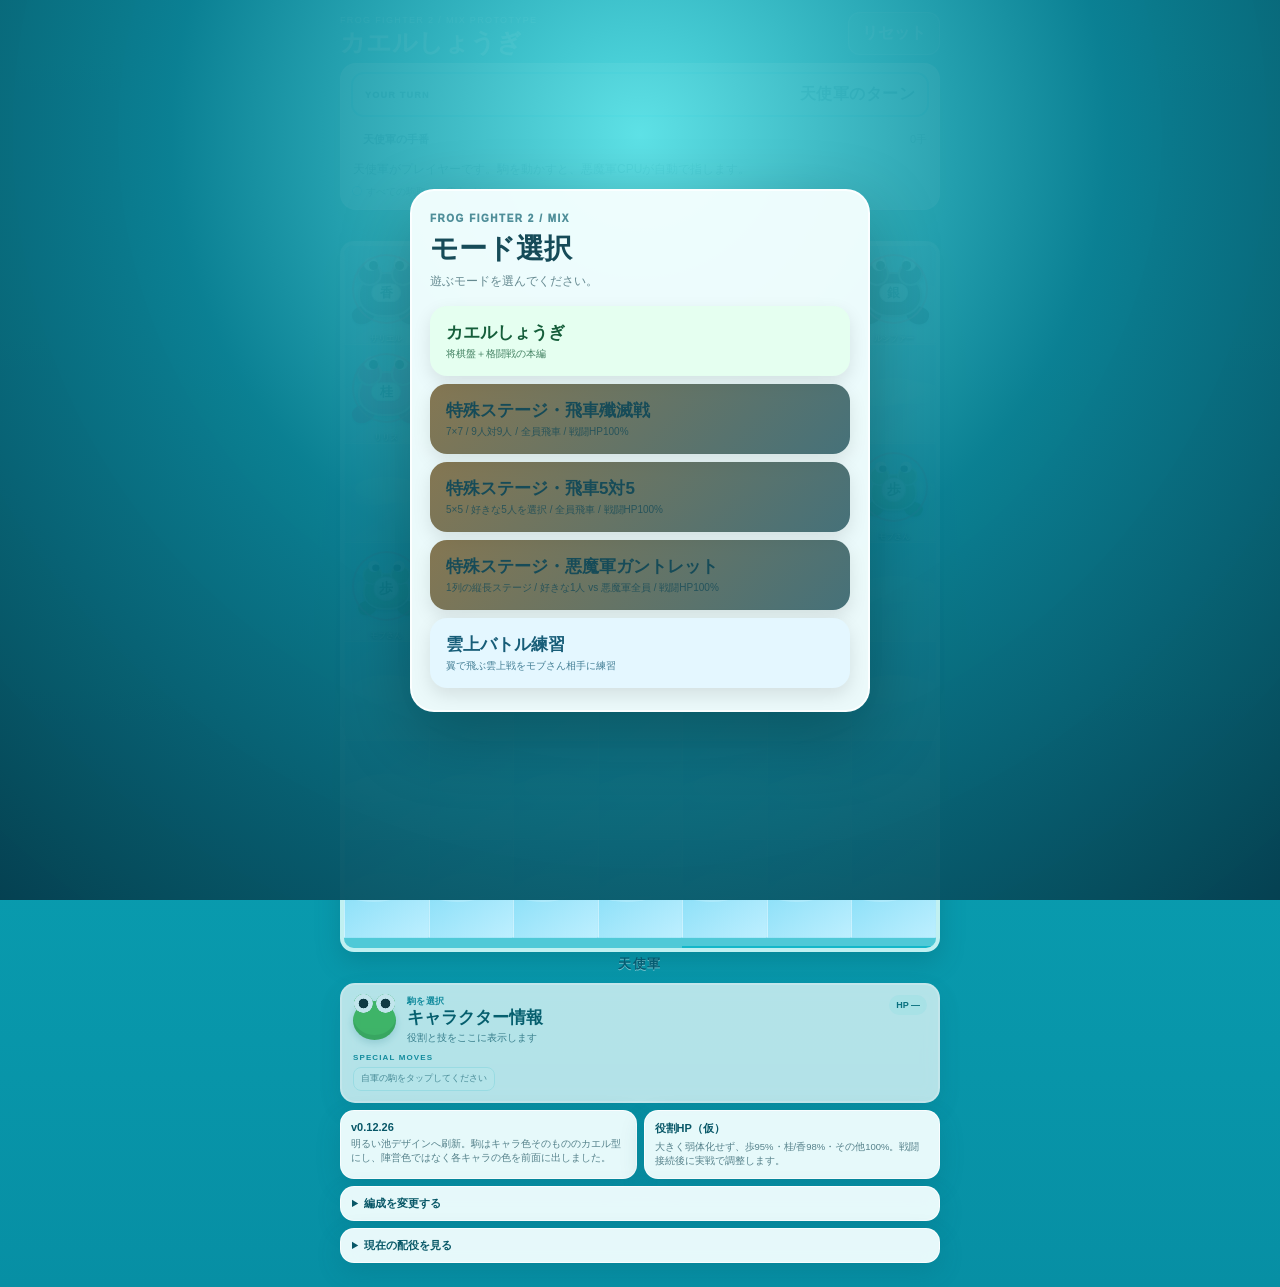
==== commit d61c2f8c: "Add files via upload" ====
--- a/index.html
+++ b/index.html
@@ -4,7 +4,7 @@
   <meta charset="utf-8" />
   <meta name="viewport" content="width=device-width,initial-scale=1,viewport-fit=cover,user-scalable=no" />
   <meta name="theme-color" content="#0d6672" />
-  <title>カエルしょうぎ 試作 v0.12.25</title>
+  <title>カエルしょうぎ 試作 v0.12.26</title>
   <link rel="stylesheet" href="style.css" />
 </head>
 <body>
@@ -86,7 +86,7 @@
 
     <section class="info-grid">
       <div class="mini-card">
-        <h2>v0.12.25</h2>
+        <h2>v0.12.26</h2>
         <p>明るい池デザインへ刷新。駒はキャラ色そのもののカエル型にし、陣営色ではなく各キャラの色を前面に出しました。</p>
       </div>
       <div class="mini-card">
@@ -294,6 +294,6 @@
   })();
   </script>
 
-  <script src="game.js?v=0.12.24"></script>
+  <script src="game.js?v=0.12.26"></script>
 </body>
 </html>
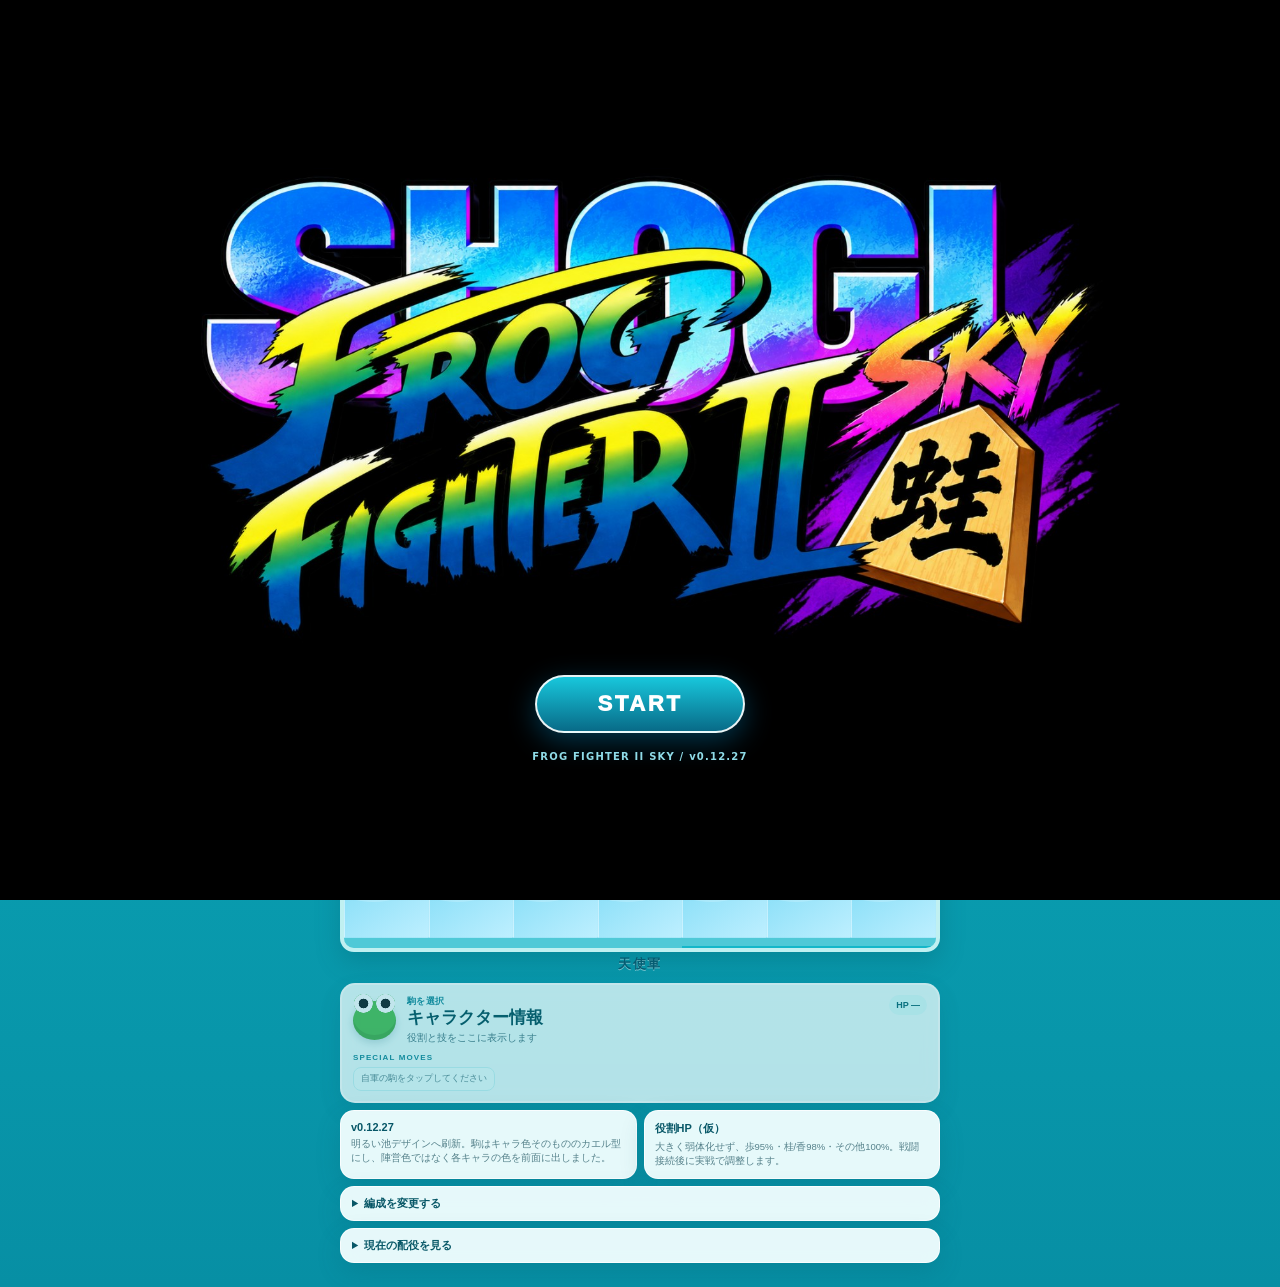
==== commit 3a318fd0: "Add files via upload" ====
--- a/index.html
+++ b/index.html
@@ -4,10 +4,18 @@
   <meta charset="utf-8" />
   <meta name="viewport" content="width=device-width,initial-scale=1,viewport-fit=cover,user-scalable=no" />
   <meta name="theme-color" content="#0d6672" />
-  <title>カエルしょうぎ 試作 v0.12.26</title>
+  <title>カエルしょうぎ 試作 v0.12.27</title>
   <link rel="stylesheet" href="style.css" />
 </head>
 <body>
+
+  <div id="titleSplash" class="title-splash">
+    <div class="title-splash-inner">
+      <img src="frog-fighter-shogi-sky-title.png" alt="SHOGI FROG FIGHTER II SKY 蛙" class="title-logo">
+      <button id="titleStart" class="title-start" type="button">START</button>
+      <div class="title-version">FROG FIGHTER II SKY / v0.12.27</div>
+    </div>
+  </div>
 
   <div id="modeSelect" class="mode-select">
     <section class="mode-card">
@@ -44,7 +52,7 @@
         <div class="eyebrow">FROG FIGHTER 2 / MIX PROTOTYPE</div>
         <h1>カエルしょうぎ</h1>
       </div>
-      <button id="resetBtn" class="ghost" type="button">リセット</button>
+      <div class="topbar-actions"><button id="titleHomeBtn" class="ghost" type="button">タイトルへ戻る</button><button id="resetBtn" class="ghost" type="button">リセット</button></div>
     </header>
 
     <section class="status-card" aria-live="polite">
@@ -86,7 +94,7 @@
 
     <section class="info-grid">
       <div class="mini-card">
-        <h2>v0.12.26</h2>
+        <h2>v0.12.27</h2>
         <p>明るい池デザインへ刷新。駒はキャラ色そのもののカエル型にし、陣営色ではなく各キャラの色を前面に出しました。</p>
       </div>
       <div class="mini-card">
@@ -213,6 +221,16 @@
   <script>
   (() => {
     const overlay = document.getElementById('modeSelect');
+    const titleSplash=document.getElementById('titleSplash');
+    const clearToTitle=()=>{
+      ['pondModeSelected','pondBoardRule','pondShogiSnapshot','mixBattle','mixBattleResult'].forEach(k=>sessionStorage.removeItem(k));
+      location.href='./index.html?title=1';
+    };
+    document.getElementById('titleHomeBtn').addEventListener('click',clearToTitle);
+    document.getElementById('titleStart').addEventListener('click',()=>{
+      titleSplash.classList.add('hidden');
+      overlay.classList.remove('hidden');
+    });
     document.getElementById('modeShogi').addEventListener('click', () => {
       overlay.classList.add('hidden');
       sessionStorage.setItem('pondModeSelected','shogi');
@@ -288,7 +306,9 @@
     // 戦闘から将棋盤へ戻ってきた時は毎回モード選択を出さない
     const snap = sessionStorage.getItem('pondShogiSnapshot');
     const result = sessionStorage.getItem('mixBattleResult');
-    if (snap || result || sessionStorage.getItem('pondModeSelected') === 'shogi') {
+    const forceTitle=new URLSearchParams(location.search).has('title');
+    if (!forceTitle && (snap || result || sessionStorage.getItem('pondModeSelected') === 'shogi')) {
+      titleSplash.classList.add('hidden');
       overlay.classList.add('hidden');
     }
   })();
--- a/style.css
+++ b/style.css
@@ -321,3 +321,13 @@
 @media(max-width:560px){.rook5-pickers{grid-template-columns:1fr 1fr;gap:7px}.rook5-choice{font-size:.78rem;padding:5px 4px}}
 
 .gauntlet-list{display:grid;grid-template-columns:repeat(2,minmax(0,1fr));gap:7px;margin:12px 0}.gauntlet-choice{padding:10px 6px;border-radius:10px;background:rgba(255,255,255,.1);color:inherit;border:1px solid rgba(255,255,255,.2);font-weight:800}.board.gauntlet-board{grid-template-columns:1fr!important;aspect-ratio:1/5.8;max-width:150px;margin-inline:auto}.board.gauntlet-board .cell{min-height:72px}.board.gauntlet-board .piece-name{font-size:7px}
+
+/* v0.12.27 title screen */
+.title-splash{position:fixed;inset:0;z-index:100000;background:#000;display:flex;align-items:center;justify-content:center;padding:18px env(safe-area-inset-right) 18px env(safe-area-inset-left)}
+.title-splash.hidden{display:none}
+.title-splash-inner{width:min(100%,980px);height:100%;display:flex;flex-direction:column;align-items:center;justify-content:center;gap:18px}
+.title-logo{display:block;width:min(96vw,980px);max-height:72vh;object-fit:contain}
+.title-start{min-width:210px;border:2px solid rgba(255,255,255,.9);border-radius:999px;padding:14px 34px;background:linear-gradient(180deg,#18c7dc,#086b88);color:#fff;font-size:22px;font-weight:1000;letter-spacing:.12em;box-shadow:0 8px 28px rgba(0,180,255,.3)}
+.title-version{color:#8fdce8;font:800 10px/1.2 system-ui,sans-serif;letter-spacing:.12em}
+.topbar-actions{display:flex;gap:7px;flex-wrap:wrap;justify-content:flex-end}
+@media(max-width:520px){.topbar-actions .ghost{padding:8px 9px;font-size:11px}.title-logo{max-height:64vh}.title-start{font-size:18px;min-width:180px}}
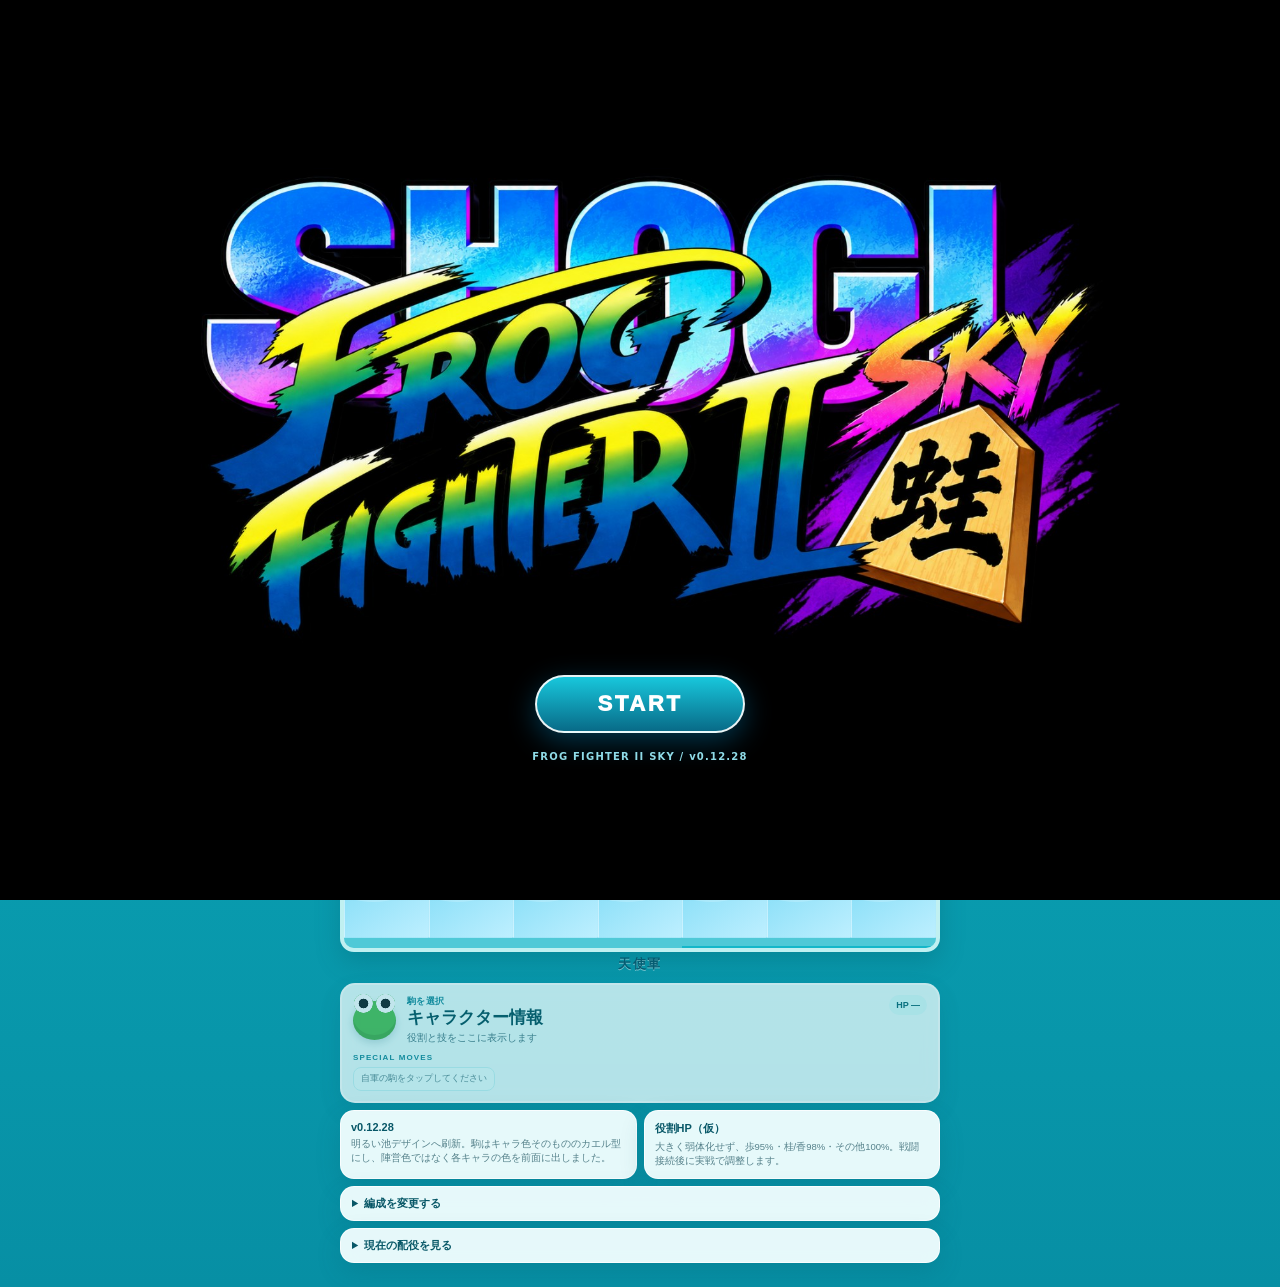
==== commit e678f79f: "Add files via upload" ====
--- a/index.html
+++ b/index.html
@@ -4,7 +4,7 @@
   <meta charset="utf-8" />
   <meta name="viewport" content="width=device-width,initial-scale=1,viewport-fit=cover,user-scalable=no" />
   <meta name="theme-color" content="#0d6672" />
-  <title>カエルしょうぎ 試作 v0.12.27</title>
+  <title>カエルしょうぎ 試作 v0.12.28</title>
   <link rel="stylesheet" href="style.css" />
 </head>
 <body>
@@ -13,7 +13,7 @@
     <div class="title-splash-inner">
       <img src="frog-fighter-shogi-sky-title.png" alt="SHOGI FROG FIGHTER II SKY 蛙" class="title-logo">
       <button id="titleStart" class="title-start" type="button">START</button>
-      <div class="title-version">FROG FIGHTER II SKY / v0.12.27</div>
+      <div class="title-version">FROG FIGHTER II SKY / v0.12.28</div>
     </div>
   </div>
 
@@ -94,7 +94,7 @@
 
     <section class="info-grid">
       <div class="mini-card">
-        <h2>v0.12.27</h2>
+        <h2>v0.12.28</h2>
         <p>明るい池デザインへ刷新。駒はキャラ色そのもののカエル型にし、陣営色ではなく各キャラの色を前面に出しました。</p>
       </div>
       <div class="mini-card">
@@ -228,6 +228,8 @@
     };
     document.getElementById('titleHomeBtn').addEventListener('click',clearToTitle);
     document.getElementById('titleStart').addEventListener('click',()=>{
+      // ?title=1 を残したまま特殊ステージで reload すると再びタイトルへ戻るため、ここでURLを正規化。
+      history.replaceState(null,'',location.pathname);
       titleSplash.classList.add('hidden');
       overlay.classList.remove('hidden');
     });
@@ -314,6 +316,6 @@
   })();
   </script>
 
-  <script src="game.js?v=0.12.26"></script>
+  <script src="game.js?v=0.12.28"></script>
 </body>
 </html>
--- a/style.css
+++ b/style.css
@@ -310,7 +310,7 @@
 .dot.lotus{display:none!important}
 .sky-mode{background:#e4f7ff;color:#175d78}
 
-.board.special-7{grid-template-columns:repeat(7,1fr)!important;grid-template-rows:repeat(7,1fr)!important;aspect-ratio:7/8.3;max-width:620px;margin-inline:auto}.special-mode{border-color:rgba(255,217,118,.55)!important;background:linear-gradient(135deg,rgba(93,68,17,.72),rgba(28,79,89,.8))!important}
+.board.special-7{grid-template-columns:repeat(7,1fr)!important;grid-template-rows:repeat(7,1fr)!important;aspect-ratio:7/8.3;max-width:620px;margin-inline:auto}.special-mode{border:2px solid #9fe8ee!important;background:linear-gradient(135deg,#e9fcff,#c9f3f5)!important;color:#0d5b68!important;box-shadow:0 7px 18px rgba(0,92,110,.14)!important}.special-mode strong{color:#075363!important}.special-mode span{color:#477a83!important;opacity:1!important}
 
 .rook5-pickers{display:grid;grid-template-columns:1fr 1fr;gap:12px;margin:12px 0}
 .rook5-pickers fieldset{border:1px solid rgba(255,255,255,.28);border-radius:14px;padding:10px;min-width:0}
@@ -322,7 +322,7 @@
 
 .gauntlet-list{display:grid;grid-template-columns:repeat(2,minmax(0,1fr));gap:7px;margin:12px 0}.gauntlet-choice{padding:10px 6px;border-radius:10px;background:rgba(255,255,255,.1);color:inherit;border:1px solid rgba(255,255,255,.2);font-weight:800}.board.gauntlet-board{grid-template-columns:1fr!important;aspect-ratio:1/5.8;max-width:150px;margin-inline:auto}.board.gauntlet-board .cell{min-height:72px}.board.gauntlet-board .piece-name{font-size:7px}
 
-/* v0.12.27 title screen */
+/* v0.12.28 title screen */
 .title-splash{position:fixed;inset:0;z-index:100000;background:#000;display:flex;align-items:center;justify-content:center;padding:18px env(safe-area-inset-right) 18px env(safe-area-inset-left)}
 .title-splash.hidden{display:none}
 .title-splash-inner{width:min(100%,980px);height:100%;display:flex;flex-direction:column;align-items:center;justify-content:center;gap:18px}
@@ -331,3 +331,9 @@
 .title-version{color:#8fdce8;font:800 10px/1.2 system-ui,sans-serif;letter-spacing:.12em}
 .topbar-actions{display:flex;gap:7px;flex-wrap:wrap;justify-content:flex-end}
 @media(max-width:520px){.topbar-actions .ghost{padding:8px 9px;font-size:11px}.title-logo{max-height:64vh}.title-start{font-size:18px;min-width:180px}}
+
+/* v0.12.28 special-stage pickers: mode overlay より前面に表示 */
+#rook5Select,#gauntletSelect{position:fixed;inset:0;z-index:260;display:flex;align-items:center;justify-content:center;padding:16px;background:rgba(0,35,44,.58);backdrop-filter:blur(5px)}
+#rook5Select[hidden],#gauntletSelect[hidden]{display:none!important}
+#rook5Select .modal-card,#gauntletSelect .modal-card{position:relative;z-index:1;width:min(94vw,520px);max-height:88svh;overflow:auto;border-radius:22px;padding:18px;background:#f4ffff;color:#164b58;box-shadow:0 24px 70px rgba(0,0,0,.32)}
+#rook5Select .rook5-choice,#gauntletSelect .gauntlet-choice{background:#e7f8fa;color:#155563;border:1px solid #b8e5e9}
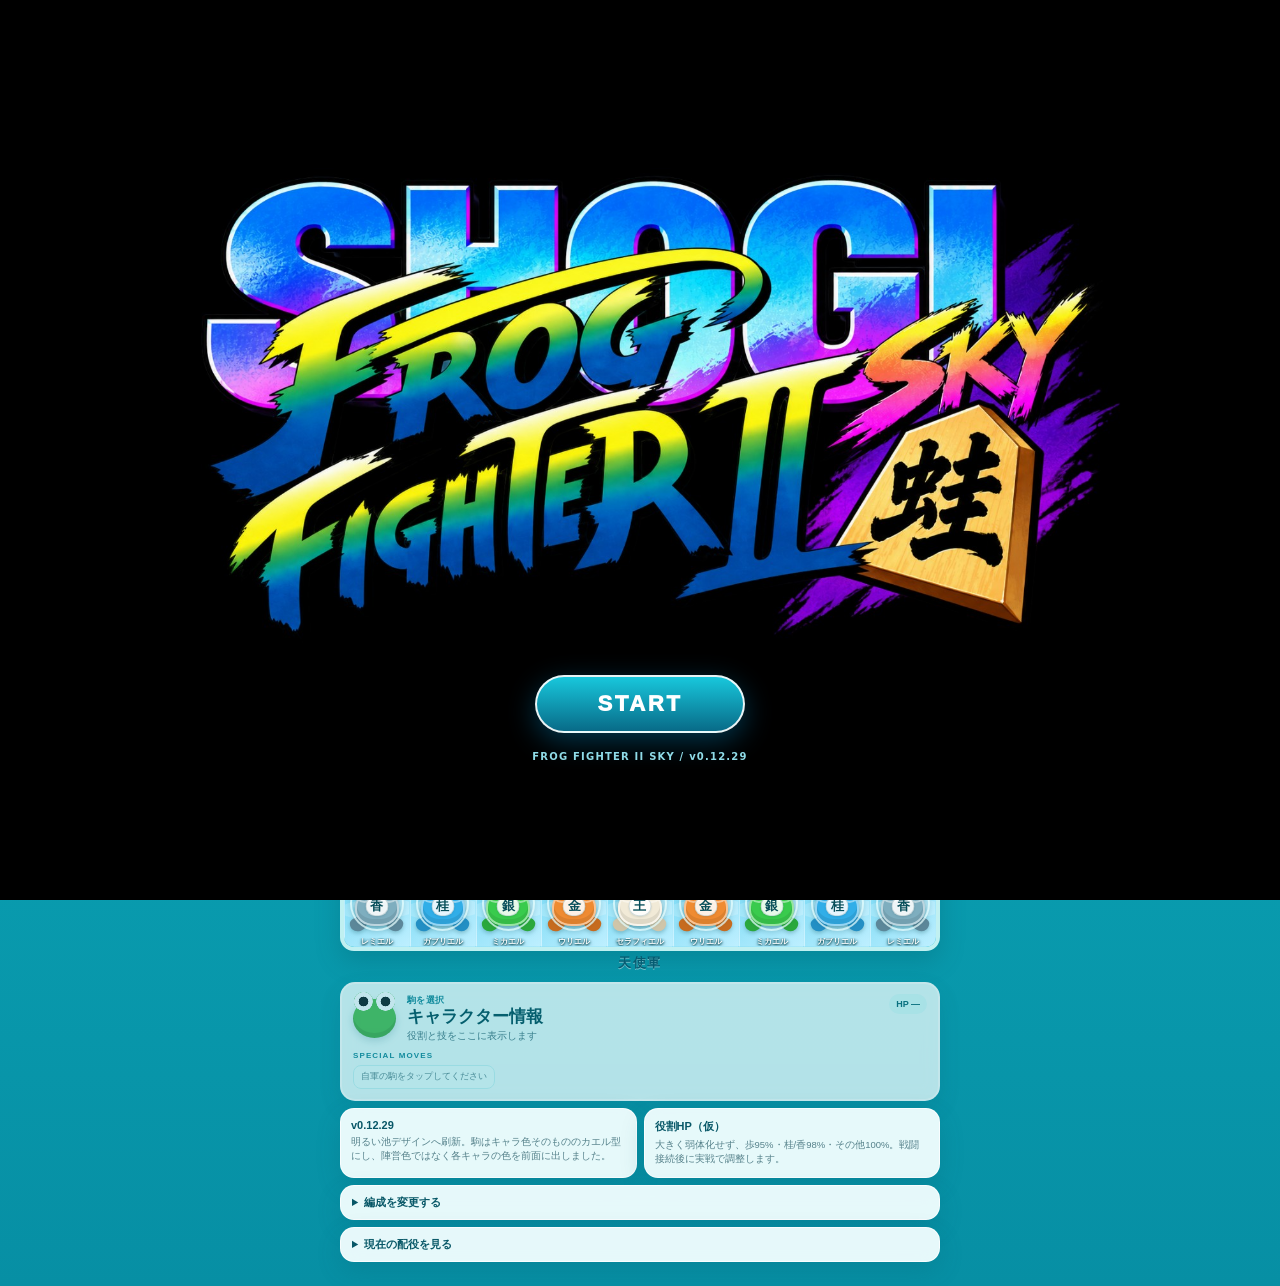
==== commit db4421fd: "Add files via upload" ====
--- a/index.html
+++ b/index.html
@@ -4,7 +4,7 @@
   <meta charset="utf-8" />
   <meta name="viewport" content="width=device-width,initial-scale=1,viewport-fit=cover,user-scalable=no" />
   <meta name="theme-color" content="#0d6672" />
-  <title>カエルしょうぎ 試作 v0.12.28</title>
+  <title>カエルしょうぎ 試作 v0.12.29</title>
   <link rel="stylesheet" href="style.css" />
 </head>
 <body>
@@ -13,7 +13,7 @@
     <div class="title-splash-inner">
       <img src="frog-fighter-shogi-sky-title.png" alt="SHOGI FROG FIGHTER II SKY 蛙" class="title-logo">
       <button id="titleStart" class="title-start" type="button">START</button>
-      <div class="title-version">FROG FIGHTER II SKY / v0.12.28</div>
+      <div class="title-version">FROG FIGHTER II SKY / v0.12.29</div>
     </div>
   </div>
 
@@ -94,7 +94,7 @@
 
     <section class="info-grid">
       <div class="mini-card">
-        <h2>v0.12.28</h2>
+        <h2>v0.12.29</h2>
         <p>明るい池デザインへ刷新。駒はキャラ色そのもののカエル型にし、陣営色ではなく各キャラの色を前面に出しました。</p>
       </div>
       <div class="mini-card">
@@ -316,6 +316,6 @@
   })();
   </script>
 
-  <script src="game.js?v=0.12.28"></script>
+  <script src="game.js?v=0.12.29"></script>
 </body>
 </html>
--- a/style.css
+++ b/style.css
@@ -310,7 +310,7 @@
 .dot.lotus{display:none!important}
 .sky-mode{background:#e4f7ff;color:#175d78}
 
-.board.special-7{grid-template-columns:repeat(7,1fr)!important;grid-template-rows:repeat(7,1fr)!important;aspect-ratio:7/8.3;max-width:620px;margin-inline:auto}.special-mode{border:2px solid #9fe8ee!important;background:linear-gradient(135deg,#e9fcff,#c9f3f5)!important;color:#0d5b68!important;box-shadow:0 7px 18px rgba(0,92,110,.14)!important}.special-mode strong{color:#075363!important}.special-mode span{color:#477a83!important;opacity:1!important}
+.board.special-7{grid-template-columns:repeat(7,1fr)!important;grid-template-rows:repeat(7,1fr)!important;aspect-ratio:7/8.3;max-width:620px;margin-inline:auto}.board.special-5{grid-template-columns:repeat(5,1fr)!important;grid-template-rows:repeat(5,1fr)!important;aspect-ratio:1/1;max-width:620px;margin-inline:auto}.special-mode{border:2px solid #9fe8ee!important;background:linear-gradient(135deg,#e9fcff,#c9f3f5)!important;color:#0d5b68!important;box-shadow:0 7px 18px rgba(0,92,110,.14)!important}.special-mode strong{color:#075363!important}.special-mode span{color:#477a83!important;opacity:1!important}
 
 .rook5-pickers{display:grid;grid-template-columns:1fr 1fr;gap:12px;margin:12px 0}
 .rook5-pickers fieldset{border:1px solid rgba(255,255,255,.28);border-radius:14px;padding:10px;min-width:0}
@@ -320,7 +320,7 @@
 .rook5-choice input{width:18px;height:18px}
 @media(max-width:560px){.rook5-pickers{grid-template-columns:1fr 1fr;gap:7px}.rook5-choice{font-size:.78rem;padding:5px 4px}}
 
-.gauntlet-list{display:grid;grid-template-columns:repeat(2,minmax(0,1fr));gap:7px;margin:12px 0}.gauntlet-choice{padding:10px 6px;border-radius:10px;background:rgba(255,255,255,.1);color:inherit;border:1px solid rgba(255,255,255,.2);font-weight:800}.board.gauntlet-board{grid-template-columns:1fr!important;aspect-ratio:1/5.8;max-width:150px;margin-inline:auto}.board.gauntlet-board .cell{min-height:72px}.board.gauntlet-board .piece-name{font-size:7px}
+.gauntlet-list{display:grid;grid-template-columns:repeat(2,minmax(0,1fr));gap:7px;margin:12px 0}.gauntlet-choice{padding:10px 6px;border-radius:10px;background:rgba(255,255,255,.1);color:inherit;border:1px solid rgba(255,255,255,.2);font-weight:800}.board.gauntlet-board{grid-template-columns:1fr!important;grid-template-rows:repeat(10,62px)!important;aspect-ratio:auto!important;width:min(42vw,150px);max-width:150px;margin-inline:auto}.board.gauntlet-board .cell{min-height:0;height:62px}.board.gauntlet-board .piece-name{font-size:7px}
 
 /* v0.12.28 title screen */
 .title-splash{position:fixed;inset:0;z-index:100000;background:#000;display:flex;align-items:center;justify-content:center;padding:18px env(safe-area-inset-right) 18px env(safe-area-inset-left)}
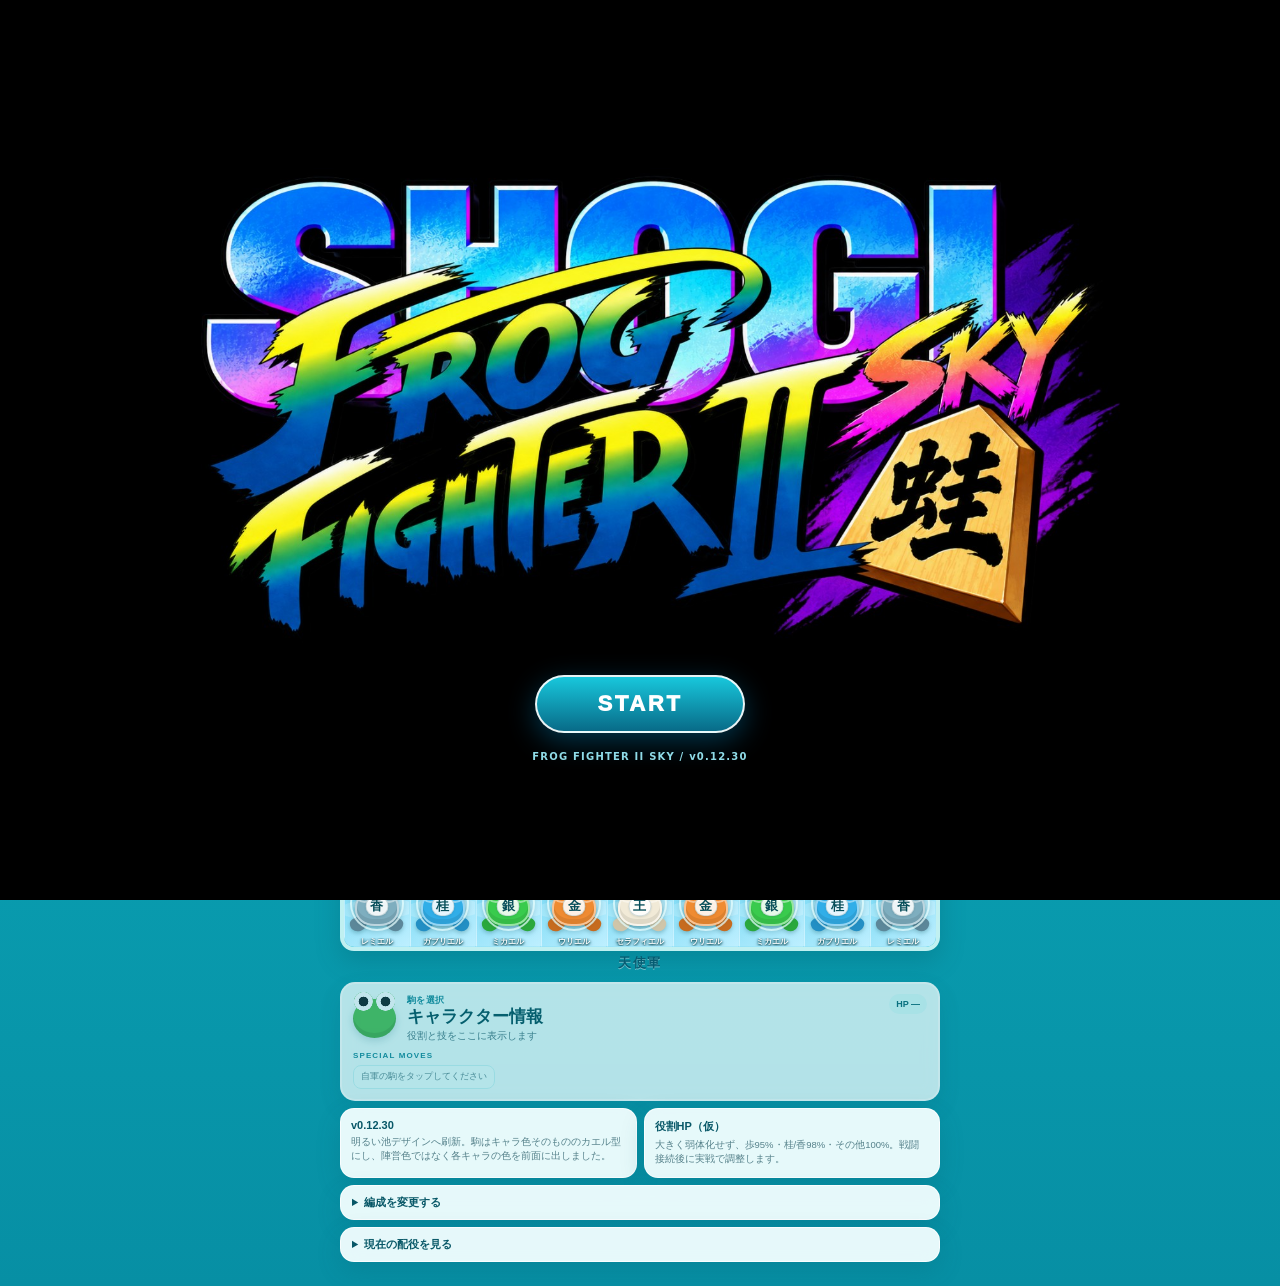
==== commit 72688882: "Add files via upload" ====
--- a/index.html
+++ b/index.html
@@ -4,7 +4,7 @@
   <meta charset="utf-8" />
   <meta name="viewport" content="width=device-width,initial-scale=1,viewport-fit=cover,user-scalable=no" />
   <meta name="theme-color" content="#0d6672" />
-  <title>カエルしょうぎ 試作 v0.12.29</title>
+  <title>カエルしょうぎ 試作 v0.12.30</title>
   <link rel="stylesheet" href="style.css" />
 </head>
 <body>
@@ -13,7 +13,7 @@
     <div class="title-splash-inner">
       <img src="frog-fighter-shogi-sky-title.png" alt="SHOGI FROG FIGHTER II SKY 蛙" class="title-logo">
       <button id="titleStart" class="title-start" type="button">START</button>
-      <div class="title-version">FROG FIGHTER II SKY / v0.12.29</div>
+      <div class="title-version">FROG FIGHTER II SKY / v0.12.30</div>
     </div>
   </div>
 
@@ -94,7 +94,7 @@
 
     <section class="info-grid">
       <div class="mini-card">
-        <h2>v0.12.29</h2>
+        <h2>v0.12.30</h2>
         <p>明るい池デザインへ刷新。駒はキャラ色そのもののカエル型にし、陣営色ではなく各キャラの色を前面に出しました。</p>
       </div>
       <div class="mini-card">
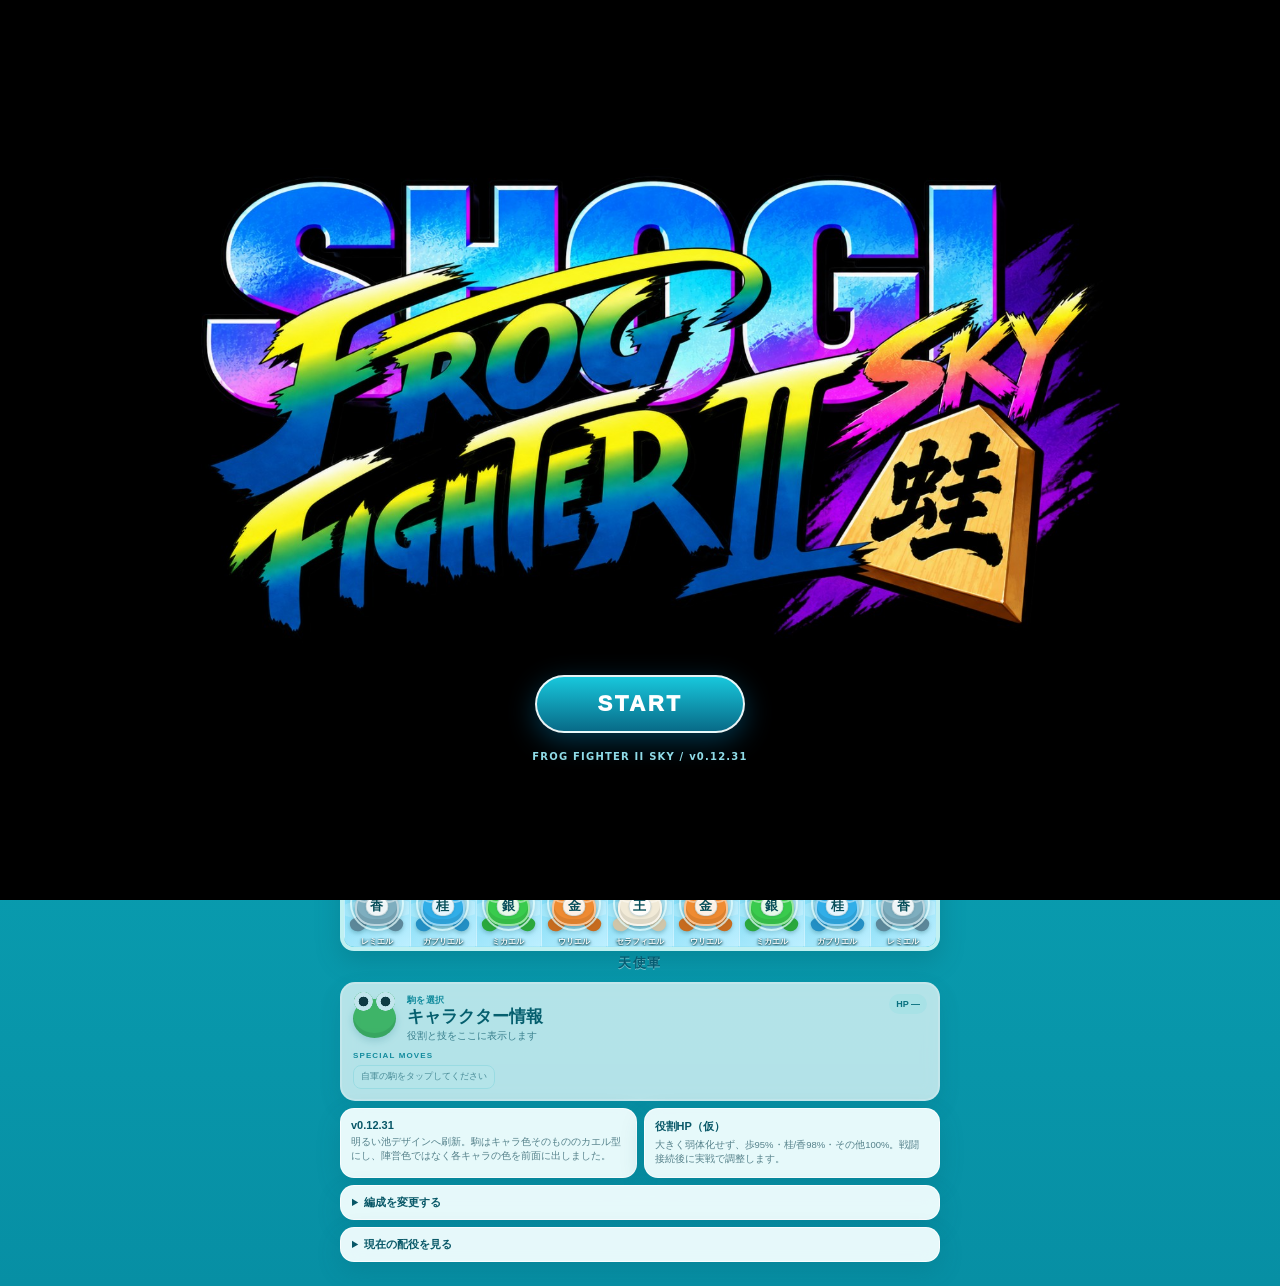
==== commit 4f861939: "Add files via upload" ====
--- a/index.html
+++ b/index.html
@@ -4,7 +4,7 @@
   <meta charset="utf-8" />
   <meta name="viewport" content="width=device-width,initial-scale=1,viewport-fit=cover,user-scalable=no" />
   <meta name="theme-color" content="#0d6672" />
-  <title>カエルしょうぎ 試作 v0.12.30</title>
+  <title>カエルしょうぎ 試作 v0.12.31</title>
   <link rel="stylesheet" href="style.css" />
 </head>
 <body>
@@ -13,7 +13,7 @@
     <div class="title-splash-inner">
       <img src="frog-fighter-shogi-sky-title.png" alt="SHOGI FROG FIGHTER II SKY 蛙" class="title-logo">
       <button id="titleStart" class="title-start" type="button">START</button>
-      <div class="title-version">FROG FIGHTER II SKY / v0.12.30</div>
+      <div class="title-version">FROG FIGHTER II SKY / v0.12.31</div>
     </div>
   </div>
 
@@ -94,7 +94,7 @@
 
     <section class="info-grid">
       <div class="mini-card">
-        <h2>v0.12.30</h2>
+        <h2>v0.12.31</h2>
         <p>明るい池デザインへ刷新。駒はキャラ色そのもののカエル型にし、陣営色ではなく各キャラの色を前面に出しました。</p>
       </div>
       <div class="mini-card">
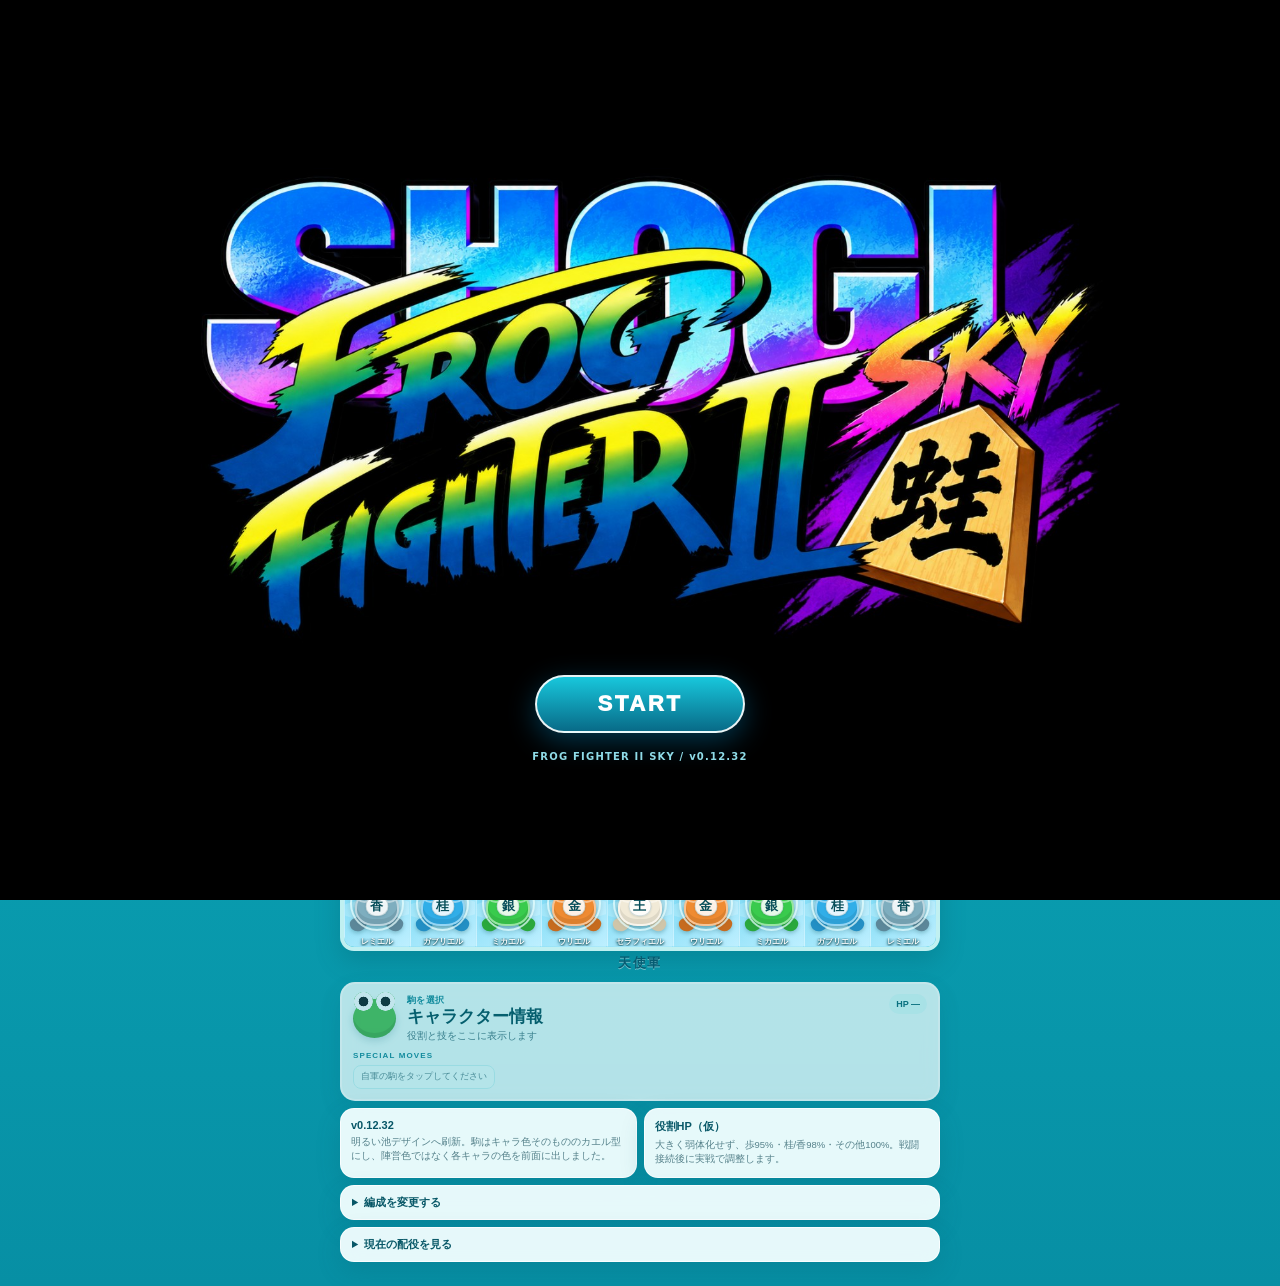
==== commit 6082d127: "Add files via upload" ====
--- a/index.html
+++ b/index.html
@@ -4,7 +4,7 @@
   <meta charset="utf-8" />
   <meta name="viewport" content="width=device-width,initial-scale=1,viewport-fit=cover,user-scalable=no" />
   <meta name="theme-color" content="#0d6672" />
-  <title>カエルしょうぎ 試作 v0.12.31</title>
+  <title>カエルしょうぎ 試作 v0.12.32</title>
   <link rel="stylesheet" href="style.css" />
 </head>
 <body>
@@ -13,7 +13,7 @@
     <div class="title-splash-inner">
       <img src="frog-fighter-shogi-sky-title.png" alt="SHOGI FROG FIGHTER II SKY 蛙" class="title-logo">
       <button id="titleStart" class="title-start" type="button">START</button>
-      <div class="title-version">FROG FIGHTER II SKY / v0.12.31</div>
+      <div class="title-version">FROG FIGHTER II SKY / v0.12.32</div>
     </div>
   </div>
 
@@ -94,7 +94,7 @@
 
     <section class="info-grid">
       <div class="mini-card">
-        <h2>v0.12.31</h2>
+        <h2>v0.12.32</h2>
         <p>明るい池デザインへ刷新。駒はキャラ色そのもののカエル型にし、陣営色ではなく各キャラの色を前面に出しました。</p>
       </div>
       <div class="mini-card">
